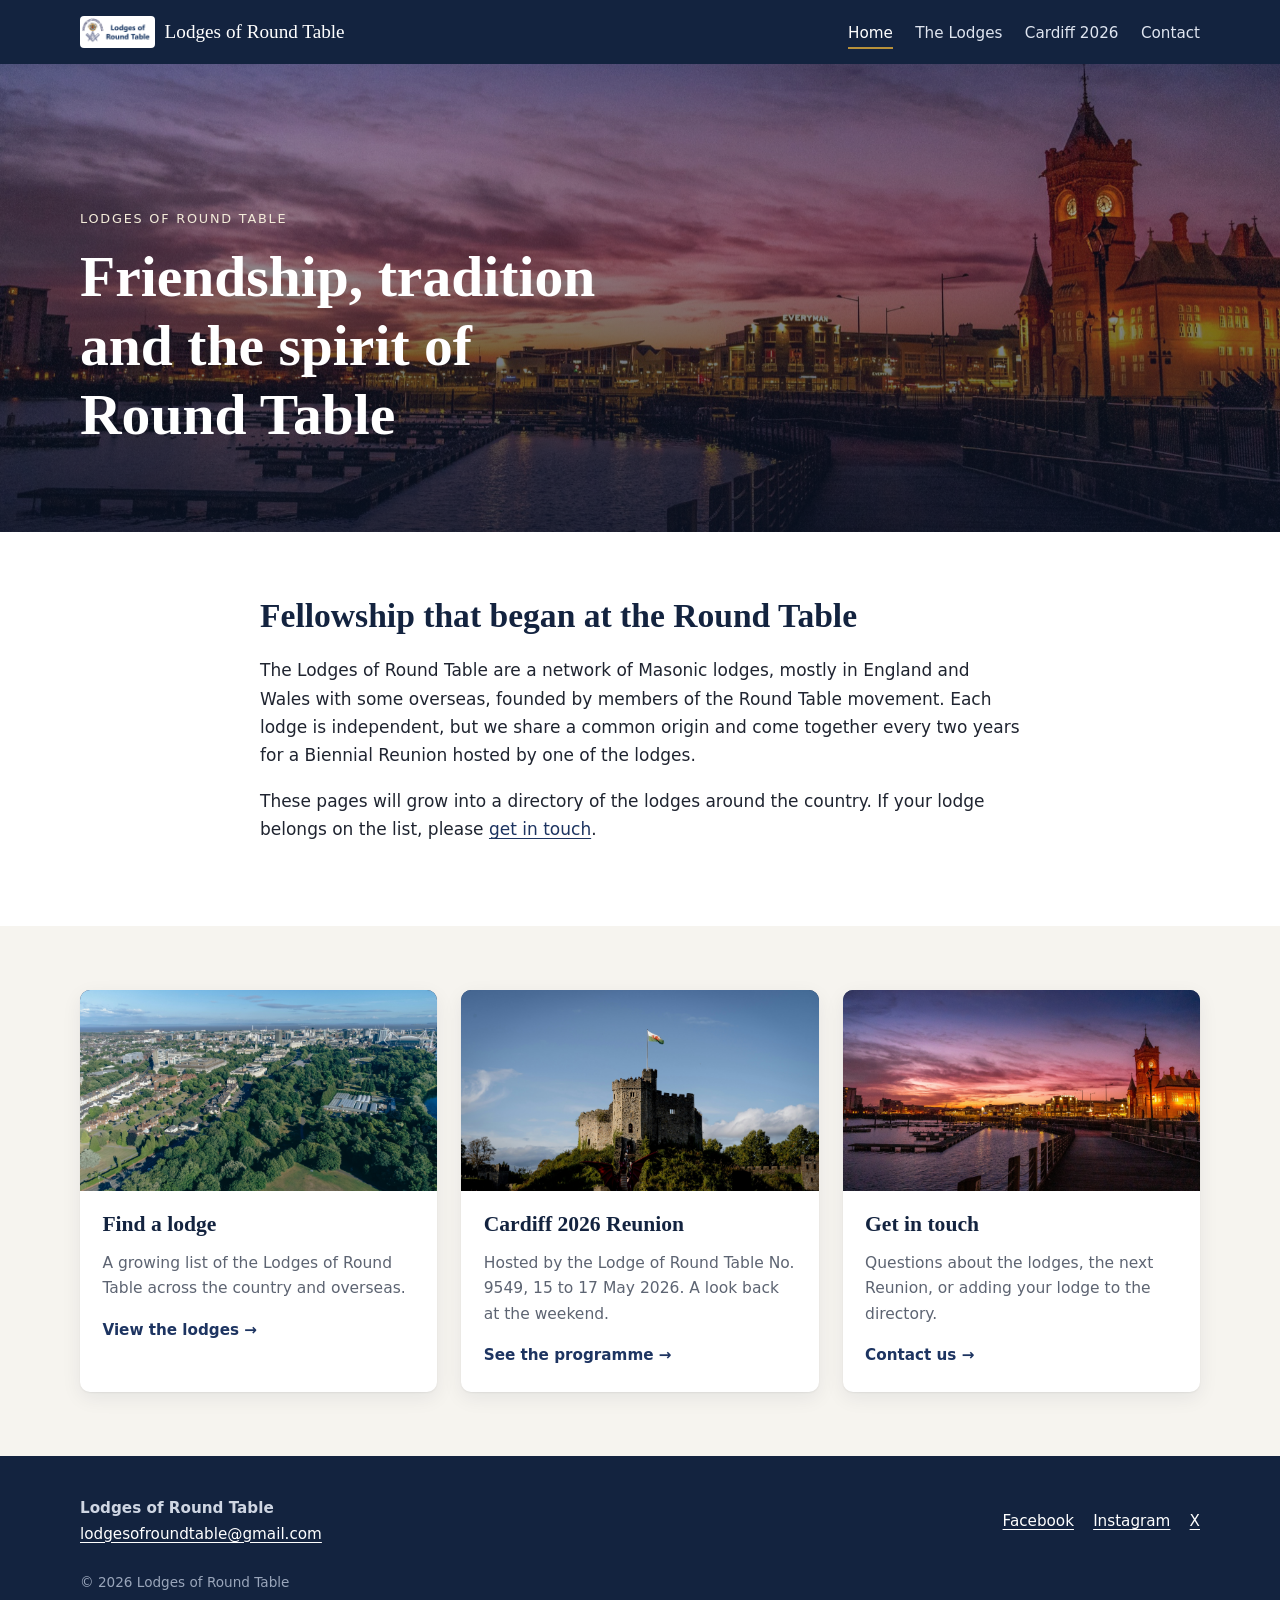
==== index.html @ 81f48bdd "Static site replacing Drupal" ====
<!DOCTYPE html>
<html lang="en-GB">
<head>
<meta charset="utf-8">
<meta name="viewport" content="width=device-width, initial-scale=1">
<title>Lodges of Round Table</title>
<meta name="description" content="Lodges of Round Table: Masonic lodges founded by members of the Round Table movement.">
<meta property="og:title" content="Lodges of Round Table">
<meta property="og:image" content="https://www.lodgesofroundtable.uk/images/logo.png">
<link rel="icon" href="/favicon.ico">
<link rel="stylesheet" href="/css/site.css">
</head>
<body>
<a class="skip" href="#main">Skip to main content</a>
<div class="topbar">
  <div class="wrap topbar-inner">
    <a class="brand" href="/"><img src="/images/logo.png" alt="" width="75" height="30" onerror="this.remove()"><span>Lodges of Round Table</span></a>
    <nav aria-label="Main"><ul><li><a href="/" aria-current="page">Home</a></li>
<li><a href="/lodges/">The Lodges</a></li>
<li><a href="/cardiff-2026/">Cardiff 2026</a></li>
<li><a href="/contact-us/">Contact</a></li></ul></nav>
  </div>
</div>

<header class="hero" style="--hero:url('/images/cardiff-bay-sunset.jpg')">
  <div class="wrap hero-inner">
    <p class="kicker">Lodges of Round Table</p>
    <h1>Friendship, tradition and the spirit of Round Table</h1>
    
  </div>
</header>
<main id="main">
<section class="section">
  <div class="wrap narrow prose">
    <h2>Fellowship that began at the Round Table</h2>
    <p>The Lodges of Round Table are a network of Masonic lodges, mostly in England and Wales with some overseas, founded by members of the Round Table movement. Each lodge is independent, but we share a common origin and come together every two years for a Biennial Reunion hosted by one of the lodges.</p>
    <p>These pages will grow into a directory of the lodges around the country. If your lodge belongs on the list, please <a href="/contact-us/">get in touch</a>.</p>
  </div>
</section>

<section class="section alt">
  <div class="wrap cards">
    <a class="card" href="/lodges/">
      <div class="card-img" style="--img:url('/images/cardiff-by-air.jpg')"></div>
      <div class="card-body"><h3>Find a lodge</h3><p>A growing list of the Lodges of Round Table across the country and overseas.</p><span class="more">View the lodges &rarr;</span></div>
    </a>
    <a class="card" href="/cardiff-2026/">
      <div class="card-img" style="--img:url('/images/cardiff-castle.jpg')"></div>
      <div class="card-body"><h3>Cardiff 2026 Reunion</h3><p>Hosted by the Lodge of Round Table No. 9549, 15 to 17 May 2026. A look back at the weekend.</p><span class="more">See the programme &rarr;</span></div>
    </a>
    <a class="card" href="/contact-us/">
      <div class="card-img" style="--img:url('/images/cardiff-bay-sunset.jpg')"></div>
      <div class="card-body"><h3>Get in touch</h3><p>Questions about the lodges, the next Reunion, or adding your lodge to the directory.</p><span class="more">Contact us &rarr;</span></div>
    </a>
  </div>
</section>
</main>
<footer class="site-foot">
  <div class="wrap foot-inner">
    <div>
      <strong>Lodges of Round Table</strong><br>
      <a href="mailto:lodgesofroundtable@gmail.com">lodgesofroundtable@gmail.com</a>
    </div>
    <ul class="social">
      <li><a href="https://www.facebook.com/SouthWalesMason">Facebook</a></li>
      <li><a href="https://www.instagram.com/southwales_craft_ra/">Instagram</a></li>
      <li><a href="https://x.com/southwalesmason">X</a></li>
    </ul>
    <p class="copy">&copy; 2026 Lodges of Round Table</p>
  </div>
</footer>
</body>
</html>
---- css/site.css ----
/* Lodges of Round Table: one stylesheet, no framework. */
:root {
  --navy: #13233f;
  --navy-2: #1d3461;
  --gold: #b8913a;
  --gold-soft: #f4ecda;
  --ink: #1f2430;
  --muted: #5d6472;
  --paper: #ffffff;
  --alt: #f6f4ef;
  --line: #e3dfd5;
  --radius: 10px;
  --serif: "Iowan Old Style", "Palatino Linotype", Palatino, Georgia, serif;
  --sans: system-ui, -apple-system, "Segoe UI", Roboto, "Helvetica Neue", Arial, sans-serif;
}
* { box-sizing: border-box; }
html { -webkit-text-size-adjust: 100%; }
body { margin: 0; font: 17px/1.65 var(--sans); color: var(--ink); background: var(--paper); }
img { max-width: 100%; height: auto; display: block; }
a { color: var(--navy-2); text-underline-offset: 3px; }
a:hover { color: var(--gold); }
h1, h2, h3, h4 { font-family: var(--serif); line-height: 1.2; color: var(--navy); margin: 0 0 .6em; font-weight: 600; }
h2 { font-size: clamp(1.6rem, 3vw, 2.1rem); }
h3 { font-size: 1.35rem; }
.wrap { width: min(1120px, 100% - 2.5rem); margin-inline: auto; }
.narrow { width: min(760px, 100% - 2.5rem); }
.skip { position: absolute; left: -9999px; }
.skip:focus { left: 1rem; top: 1rem; z-index: 10; background: #fff; padding: .5rem 1rem; }

/* Top bar */
.topbar { background: var(--navy); color: #fff; position: sticky; top: 0; z-index: 5; }
.topbar-inner { display: flex; align-items: center; justify-content: space-between; gap: 1rem; min-height: 64px; flex-wrap: wrap; padding: .4rem 0; }
.brand { display: flex; align-items: center; gap: .6rem; color: #fff; text-decoration: none; font-family: var(--serif); font-size: 1.2rem; }
.brand img { background: #fff; border-radius: 4px; padding: 2px; }
.topbar nav ul { list-style: none; margin: 0; padding: 0; display: flex; flex-wrap: wrap; gap: .25rem 1.4rem; }
.topbar nav a { color: #dfe5f0; text-decoration: none; font-size: .95rem; padding: .3rem 0; border-bottom: 2px solid transparent; }
.topbar nav a:hover, .topbar nav a[aria-current="page"] { color: #fff; border-bottom-color: var(--gold); }

/* Hero */
.hero {
  --hero: none;
  background: linear-gradient(180deg, rgba(10,20,40,.25), rgba(10,20,40,.75)), var(--hero) center/cover no-repeat, linear-gradient(135deg, var(--navy-2), var(--navy));
  color: #fff; min-height: 52vh; display: flex; align-items: flex-end;
}
.hero-inner { padding: 4rem 0 3rem; }
.hero h1 { color: #fff; font-size: clamp(2.2rem, 5vw, 3.6rem); max-width: 18ch; }
.kicker { text-transform: uppercase; letter-spacing: .14em; font-size: .8rem; color: var(--gold-soft); margin: 0 0 .8rem; }
.lede { font-size: 1.2rem; margin: 0; color: #e8ecf3; }
.page-head { background: var(--navy-2); color: #fff; padding: 3rem 0 2.2rem; }
.page-head h1 { color: #fff; margin: 0; font-size: clamp(2rem, 4vw, 2.8rem); }

/* Notice + sub nav */
.notice { background: var(--gold-soft); border-bottom: 1px solid #e6d6ae; }
.notice p { margin: 0; padding: .9rem 0; font-size: .97rem; }
.subnav { border-bottom: 1px solid var(--line); background: #fff; }
.subnav ul { list-style: none; margin: 0; padding: 0; display: flex; flex-wrap: wrap; gap: .2rem 1.6rem; }
.subnav a { display: block; padding: .8rem 0; text-decoration: none; color: var(--muted); font-size: .95rem; }
.subnav a:hover { color: var(--navy); }

/* Sections */
.section { padding: 4rem 0; }
.section.alt { background: var(--alt); }
.prose p, .prose ul { margin: 0 0 1.1em; }
.prose ul { padding-left: 1.2em; }
.prose li { margin-bottom: .45em; }
.muted { color: var(--muted); }
.slot { text-transform: uppercase; letter-spacing: .12em; font-size: .8rem; color: var(--gold); margin: 0 0 .4rem !important; font-weight: 600; }
.btn { display: inline-block; background: var(--navy); color: #fff; padding: .7rem 1.25rem; border-radius: 999px; text-decoration: none; font-weight: 600; font-size: .95rem; }
.btn:hover { background: var(--gold); color: #fff; }

/* Cards */
.cards { display: grid; gap: 1.5rem; grid-template-columns: repeat(auto-fit, minmax(260px, 1fr)); }
.card { background: #fff; border-radius: var(--radius); overflow: hidden; text-decoration: none; color: inherit; box-shadow: 0 1px 2px rgba(0,0,0,.06), 0 6px 20px rgba(19,35,63,.07); display: flex; flex-direction: column; transition: transform .15s ease; }
.card:hover { transform: translateY(-3px); color: inherit; }
.card-img { --img: none; aspect-ratio: 16/9; background: var(--img) center/cover no-repeat, linear-gradient(135deg, var(--navy-2), var(--navy)); }
.card-body { padding: 1.3rem 1.4rem 1.5rem; }
.card-body p { margin: 0 0 .8rem; color: var(--muted); font-size: .97rem; }
.more { color: var(--navy-2); font-weight: 600; font-size: .95rem; }

/* Split rows (itinerary, accommodation) */
.split { padding: 3.5rem 0; }
.split:nth-of-type(even) { background: var(--alt); }
.split-inner { display: grid; grid-template-columns: 1.15fr 1fr; gap: 3rem; align-items: center; }
.split.flip .prose { order: 2; }
.photo { margin: 0; border-radius: var(--radius); overflow: hidden; background: linear-gradient(135deg, var(--navy-2), var(--navy)); min-height: 220px; box-shadow: 0 8px 28px rgba(19,35,63,.12); }
.photo img { width: 100%; height: 100%; object-fit: cover; }
.day-head { background: var(--navy); color: #fff; padding: 1.6rem 0; }
.day-head h2 { color: #fff; margin: 0; }
.day-head p { margin: .2rem 0 0; color: var(--gold-soft); }

/* Lodges table */
.filter { display: block; margin: 0 0 1rem; font-weight: 600; color: var(--navy); }
.filter input { display: block; margin-top: .4rem; width: min(420px, 100%); padding: .65rem .8rem; border: 1px solid var(--line); border-radius: 8px; font: inherit; }
.table-wrap { overflow-x: auto; }
table.lodges { width: 100%; border-collapse: collapse; font-size: .97rem; }
.lodges th, .lodges td { text-align: left; padding: .75rem .9rem; border-bottom: 1px solid var(--line); }
.lodges th { background: var(--alt); font-family: var(--serif); color: var(--navy); }

/* Contact */
.contact { display: grid; grid-template-columns: 1.4fr 1fr; gap: 3rem; align-items: start; }
.contact-card { background: var(--alt); border-radius: var(--radius); padding: 1.6rem 1.8rem; border-top: 4px solid var(--gold); }
.contact-card p { margin: 0 0 .8rem; }

/* Footer */
.site-foot { background: var(--navy); color: #cfd6e3; padding: 2.5rem 0; font-size: .95rem; }
.site-foot a { color: #fff; }
.foot-inner { display: flex; flex-wrap: wrap; gap: 1.5rem 3rem; align-items: center; justify-content: space-between; }
.social { list-style: none; display: flex; gap: 1.2rem; padding: 0; margin: 0; }
.copy { margin: 0; width: 100%; color: #9aa6bb; font-size: .85rem; }

@media (max-width: 820px) {
  .split-inner, .contact { grid-template-columns: 1fr; gap: 1.8rem; }
  .split.flip .prose { order: 0; }
  .hero { min-height: 42vh; }
  .section { padding: 3rem 0; }
}
.check { color: var(--gold); font-weight: 700; cursor: help; }
.small { font-size: .88rem; }
.lodges td a { white-space: nowrap; }
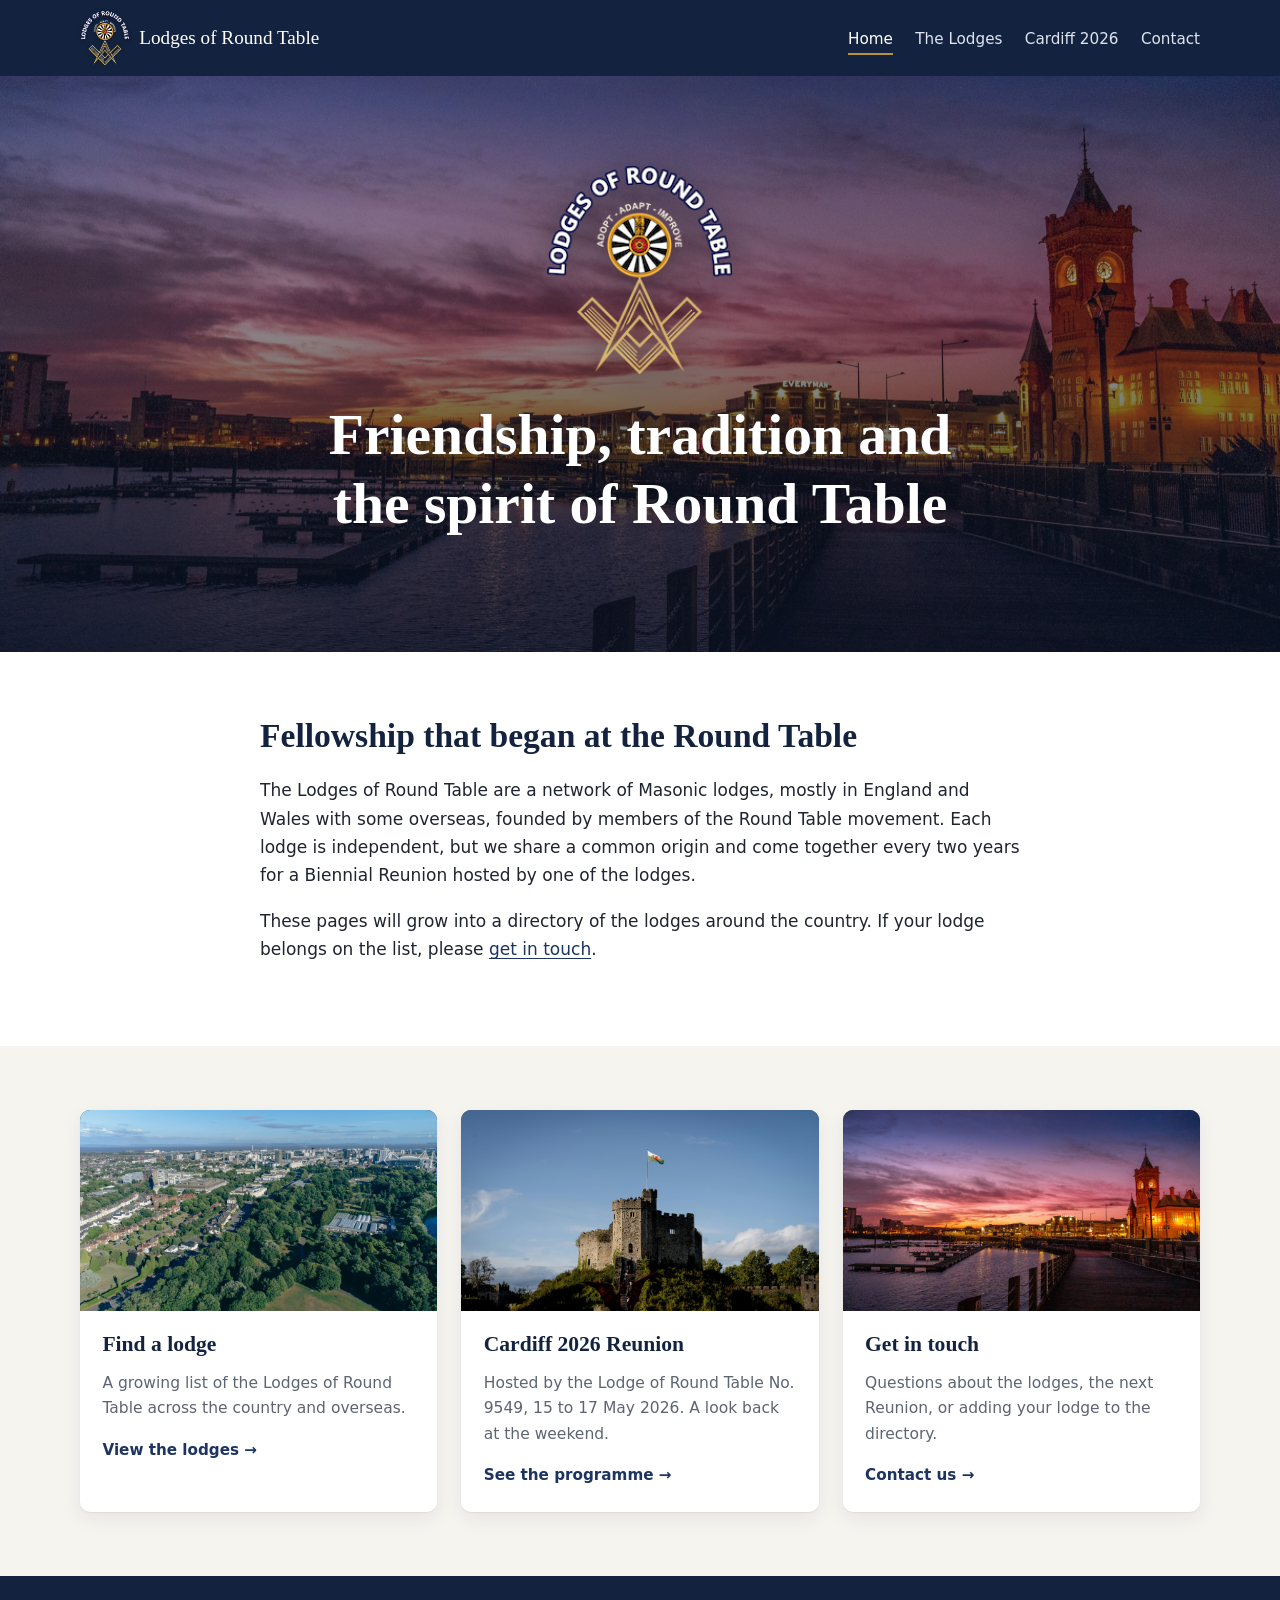
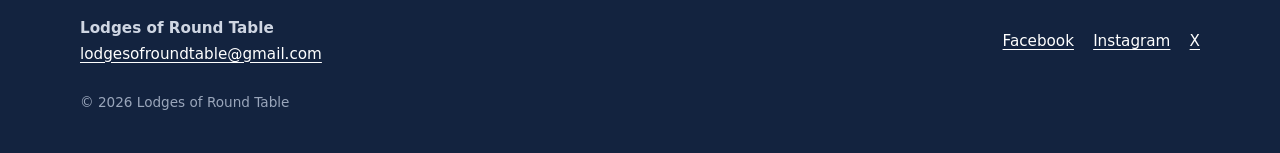
==== commit 488c40ef: "Lodge directory, new emblem and header - Directory now lists 33 lodges with links to their sites or " ====
--- a/index.html
+++ b/index.html
@@ -14,7 +14,7 @@
 <a class="skip" href="#main">Skip to main content</a>
 <div class="topbar">
   <div class="wrap topbar-inner">
-    <a class="brand" href="/"><img src="/images/logo.png" alt="" width="75" height="30" onerror="this.remove()"><span>Lodges of Round Table</span></a>
+    <a class="brand" href="/"><img src="/images/emblem-light.png" alt="" width="50" height="56"><span>Lodges of Round Table</span></a>
     <nav aria-label="Main"><ul><li><a href="/" aria-current="page">Home</a></li>
 <li><a href="/lodges/">The Lodges</a></li>
 <li><a href="/cardiff-2026/">Cardiff 2026</a></li>
@@ -23,8 +23,9 @@
 </div>
 
 <header class="hero" style="--hero:url('/images/cardiff-bay-sunset.jpg')">
-  <div class="wrap hero-inner">
-    <p class="kicker">Lodges of Round Table</p>
+  <div class="wrap hero-inner has-emblem">
+    <img class="hero-emblem" src="/images/emblem-light.png" alt="Lodges of Round Table emblem" width="181" height="204">
+    
     <h1>Friendship, tradition and the spirit of Round Table</h1>
     
   </div>
--- a/css/site.css
+++ b/css/site.css
@@ -29,9 +29,9 @@
 
 /* Top bar */
 .topbar { background: var(--navy); color: #fff; position: sticky; top: 0; z-index: 5; }
-.topbar-inner { display: flex; align-items: center; justify-content: space-between; gap: 1rem; min-height: 64px; flex-wrap: wrap; padding: .4rem 0; }
+.topbar-inner { display: flex; align-items: center; justify-content: space-between; gap: 1rem; min-height: 76px; flex-wrap: wrap; padding: .4rem 0; }
 .brand { display: flex; align-items: center; gap: .6rem; color: #fff; text-decoration: none; font-family: var(--serif); font-size: 1.2rem; }
-.brand img { background: #fff; border-radius: 4px; padding: 2px; }
+.brand img { width: auto; height: 56px; filter: drop-shadow(0 1px 2px rgba(0,0,0,.35)); }
 .topbar nav ul { list-style: none; margin: 0; padding: 0; display: flex; flex-wrap: wrap; gap: .25rem 1.4rem; }
 .topbar nav a { color: #dfe5f0; text-decoration: none; font-size: .95rem; padding: .3rem 0; border-bottom: 2px solid transparent; }
 .topbar nav a:hover, .topbar nav a[aria-current="page"] { color: #fff; border-bottom-color: var(--gold); }
@@ -117,3 +117,9 @@
 .check { color: var(--gold); font-weight: 700; cursor: help; }
 .small { font-size: .88rem; }
 .lodges td a { white-space: nowrap; }
+
+/* Home banner emblem */
+.hero-inner.has-emblem { display: flex; flex-direction: column; align-items: center; text-align: center; padding-top: 3.5rem; }
+.hero-inner.has-emblem h1 { max-width: 22ch; }
+.hero-emblem { width: clamp(130px, 18vw, 190px); height: auto; margin-bottom: 1.4rem; filter: drop-shadow(0 6px 18px rgba(0,0,0,.45)); }
+.hero:has(.has-emblem) { align-items: center; min-height: 64vh; }
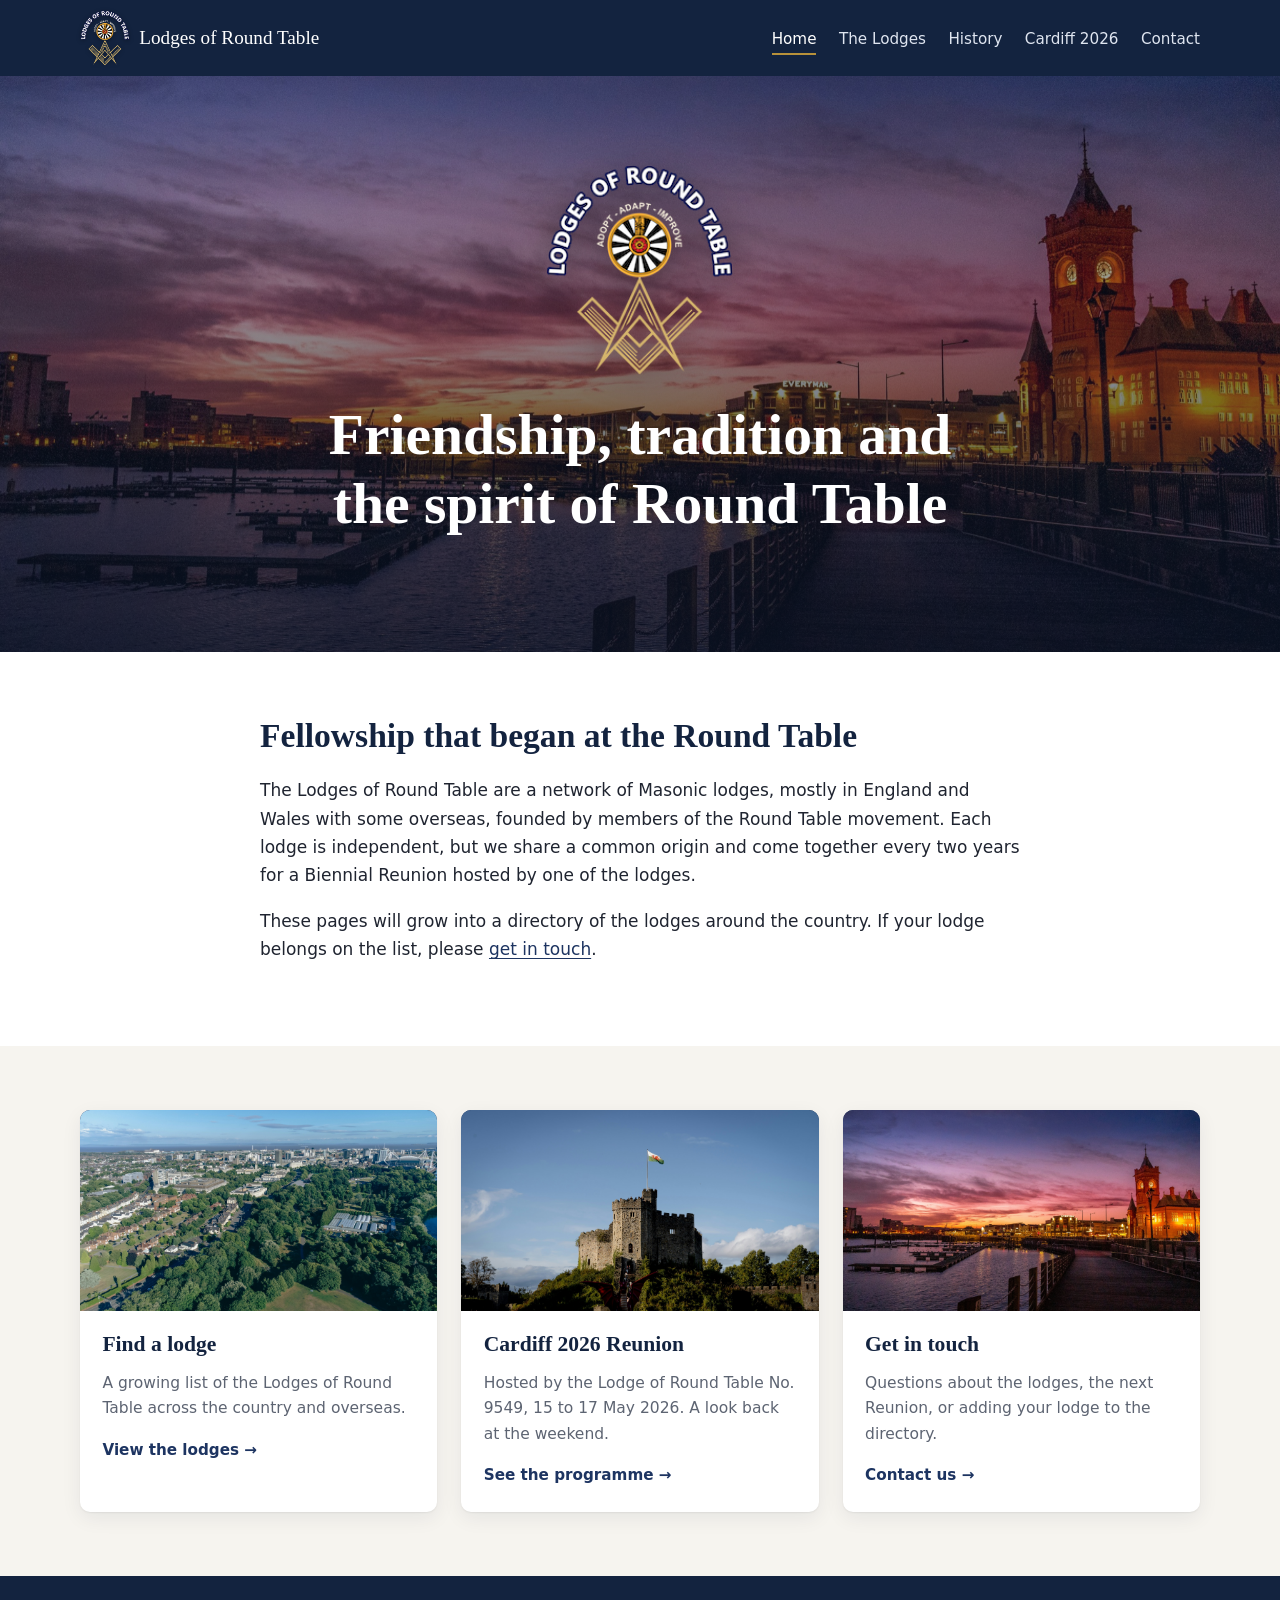
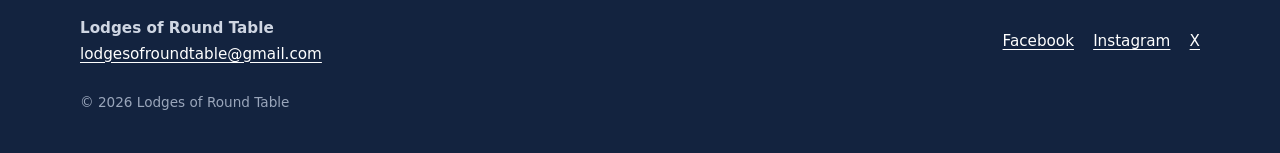
==== commit f481226f: "History page" ====
--- a/index.html
+++ b/index.html
@@ -7,7 +7,10 @@
 <meta name="description" content="Lodges of Round Table: Masonic lodges founded by members of the Round Table movement.">
 <meta property="og:title" content="Lodges of Round Table">
 <meta property="og:image" content="https://www.lodgesofroundtable.uk/images/logo.png">
-<link rel="icon" href="/favicon.ico">
+<link rel="icon" href="/favicon.ico" sizes="48x48">
+<link rel="icon" href="/favicon.svg" type="image/svg+xml">
+<link rel="apple-touch-icon" href="/apple-touch-icon.png">
+<meta name="theme-color" content="#13233f">
 <link rel="stylesheet" href="/css/site.css">
 </head>
 <body>
@@ -17,6 +20,7 @@
     <a class="brand" href="/"><img src="/images/emblem-light.png" alt="" width="50" height="56"><span>Lodges of Round Table</span></a>
     <nav aria-label="Main"><ul><li><a href="/" aria-current="page">Home</a></li>
 <li><a href="/lodges/">The Lodges</a></li>
+<li><a href="/history/">History</a></li>
 <li><a href="/cardiff-2026/">Cardiff 2026</a></li>
 <li><a href="/contact-us/">Contact</a></li></ul></nav>
   </div>
--- a/css/site.css
+++ b/css/site.css
@@ -123,3 +123,20 @@
 .hero-inner.has-emblem h1 { max-width: 22ch; }
 .hero-emblem { width: clamp(130px, 18vw, 190px); height: auto; margin-bottom: 1.4rem; filter: drop-shadow(0 6px 18px rgba(0,0,0,.45)); }
 .hero:has(.has-emblem) { align-items: center; min-height: 64vh; }
+
+/* History timeline */
+.lede-dark { font-size: 1.15rem; color: var(--ink); }
+.era { padding: 2.5rem 0 1rem; }
+.era h2 { display: flex; align-items: center; gap: 1rem; }
+.era h2::after { content: ""; flex: 1; height: 1px; background: var(--line); }
+.era-intro { color: var(--muted); margin: -.2rem 0 1.4rem; }
+.timeline { list-style: none; margin: 0; padding: 0 0 0 1.4rem; border-left: 2px solid var(--gold); }
+.ev { position: relative; display: grid; grid-template-columns: 7.5rem 1fr; gap: 1.2rem; padding: 0 0 2rem 1rem; }
+.ev::before { content: ""; position: absolute; left: calc(-1.4rem - 7px); top: .45rem; width: 12px; height: 12px; border-radius: 50%; background: #fff; border: 3px solid var(--gold); }
+.ev-year { font-family: var(--serif); font-size: 1.35rem; font-weight: 600; color: var(--navy); line-height: 1.2; padding-top: .1rem; }
+.ev-body h3 { margin: 0 0 .35rem; font-size: 1.2rem; }
+.ev-body p { margin: 0 0 .5rem; }
+.ev-lodges { font-size: .88rem; color: var(--muted); }
+.tbc { font-family: var(--sans); font-size: .7rem; font-weight: 600; text-transform: uppercase; letter-spacing: .08em; background: var(--gold-soft); color: #8a6a1f; border-radius: 999px; padding: .15rem .55rem; vertical-align: middle; margin-left: .4rem; }
+.small-prose { font-size: .95rem; }
+@media (max-width: 640px) { .ev { grid-template-columns: 1fr; gap: .2rem; } }
